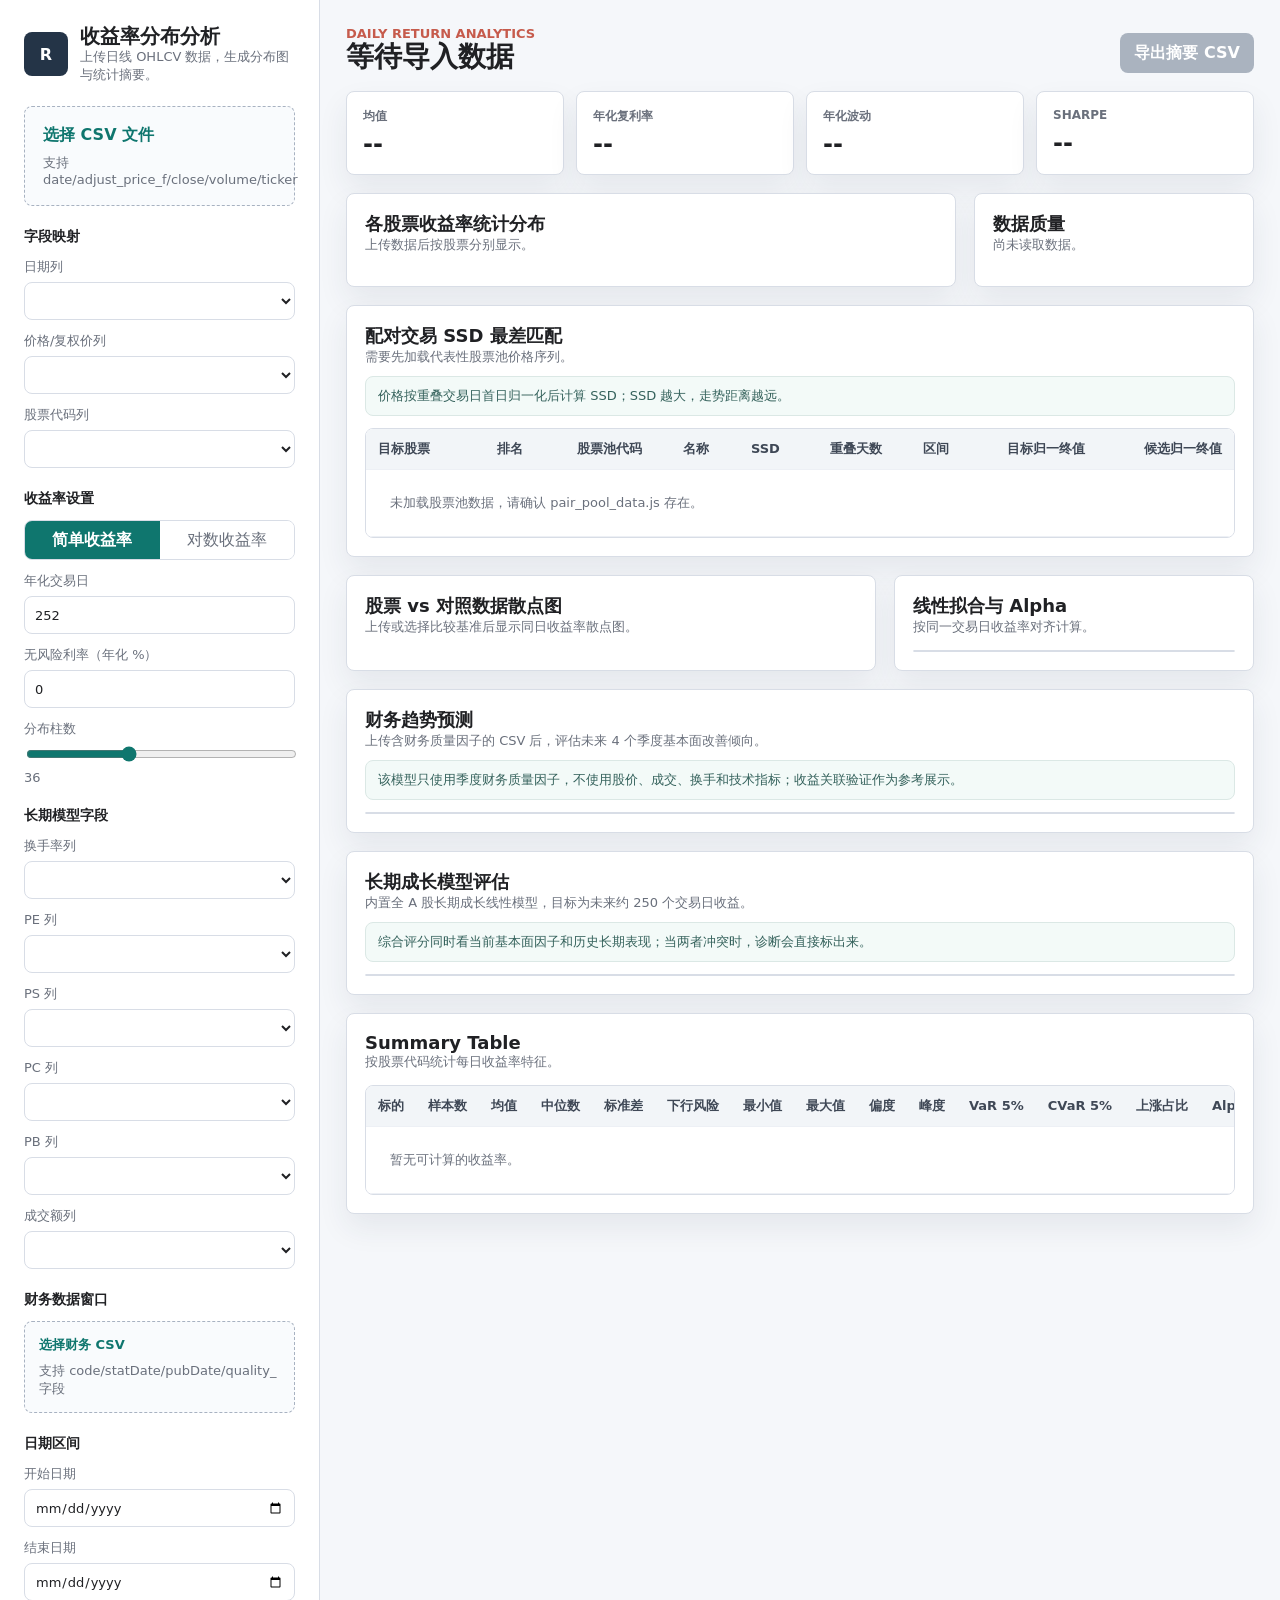
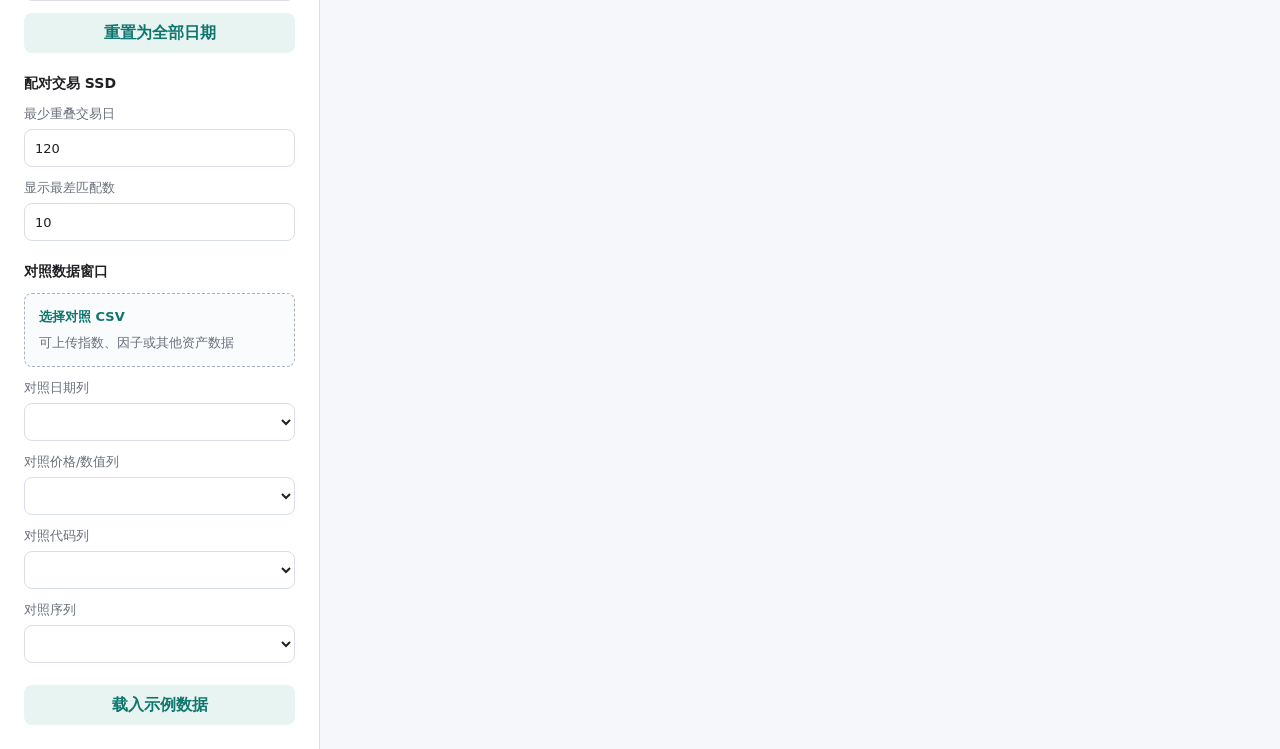
==== 量化交易/data analysis/index.html @ e41ea258 "添加 data analysis 重要内容" ====
<!doctype html>
<html lang="zh-CN">
  <head>
    <meta charset="utf-8" />
    <meta name="viewport" content="width=device-width, initial-scale=1" />
    <title>日线收益率分布分析平台</title>
    <link rel="stylesheet" href="styles.css" />
  </head>
  <body>
    <main class="app-shell">
      <section class="workspace">
        <aside class="sidebar" aria-label="数据设置">
          <div class="brand">
            <div class="brand-mark">R</div>
            <div>
              <h1>收益率分布分析</h1>
              <p>上传日线 OHLCV 数据，生成分布图与统计摘要。</p>
            </div>
          </div>

          <label class="file-drop" for="fileInput">
            <input id="fileInput" type="file" accept=".csv,text/csv" />
            <span class="file-title">选择 CSV 文件</span>
            <span id="fileName" class="file-name">支持 date/adjust_price_f/close/volume/ticker</span>
          </label>

          <div class="control-group">
            <h2>字段映射</h2>
            <label>
              日期列
              <select id="dateCol"></select>
            </label>
            <label>
              价格/复权价列
              <select id="closeCol"></select>
            </label>
            <label>
              股票代码列
              <select id="tickerCol"></select>
            </label>
          </div>

          <div class="control-group">
            <h2>收益率设置</h2>
            <div class="segmented" role="group" aria-label="收益率类型">
              <button id="simpleReturnBtn" class="active" type="button">简单收益率</button>
              <button id="logReturnBtn" type="button">对数收益率</button>
            </div>
            <label>
              年化交易日
              <input id="tradingDays" type="number" min="1" max="365" step="1" value="252" />
            </label>
            <label>
              无风险利率（年化 %）
              <input id="riskFreeRate" type="number" step="0.01" value="0" />
            </label>
            <label>
              分布柱数
              <input id="binCount" type="range" min="10" max="80" step="1" value="36" />
              <span id="binValue">36</span>
            </label>
          </div>

          <div class="control-group">
            <h2>长期模型字段</h2>
            <label>
              换手率列
              <select id="turnoverCol"></select>
            </label>
            <label>
              PE 列
              <select id="peCol"></select>
            </label>
            <label>
              PS 列
              <select id="psCol"></select>
            </label>
            <label>
              PC 列
              <select id="pcCol"></select>
            </label>
            <label>
              PB 列
              <select id="pbCol"></select>
            </label>
            <label>
              成交额列
              <select id="moneyCol"></select>
            </label>
          </div>

          <div class="control-group">
            <h2>财务数据窗口</h2>
            <label class="file-drop compact-drop" for="qualityFileInput">
              <input id="qualityFileInput" type="file" accept=".csv,text/csv" />
              <span class="file-title">选择财务 CSV</span>
              <span id="qualityFileName" class="file-name">支持 code/statDate/pubDate/quality_ 字段</span>
            </label>
          </div>

          <div class="control-group">
            <h2>日期区间</h2>
            <label>
              开始日期
              <input id="startDate" type="date" />
            </label>
            <label>
              结束日期
              <input id="endDate" type="date" />
            </label>
            <button id="resetDateBtn" class="secondary-action" type="button">重置为全部日期</button>
          </div>

          <div class="control-group">
            <h2>配对交易 SSD</h2>
            <label>
              最少重叠交易日
              <input id="pairMinOverlap" type="number" min="20" max="2520" step="10" value="120" />
            </label>
            <label>
              显示最差匹配数
              <input id="pairTopCount" type="number" min="1" max="50" step="1" value="10" />
            </label>
          </div>

          <div class="control-group">
            <h2>对照数据窗口</h2>
            <label class="file-drop compact-drop" for="benchmarkFileInput">
              <input id="benchmarkFileInput" type="file" accept=".csv,text/csv" />
              <span class="file-title">选择对照 CSV</span>
              <span id="benchmarkFileName" class="file-name">可上传指数、因子或其他资产数据</span>
            </label>
            <label>
              对照日期列
              <select id="benchmarkDateCol"></select>
            </label>
            <label>
              对照价格/数值列
              <select id="benchmarkCloseCol"></select>
            </label>
            <label>
              对照代码列
              <select id="benchmarkTickerCol"></select>
            </label>
            <label>
              对照序列
              <select id="benchmarkTicker"></select>
            </label>
          </div>

          <button id="sampleBtn" class="secondary-action" type="button">载入示例数据</button>
        </aside>

        <section class="content" aria-label="分析结果">
          <div class="toolbar">
            <div>
              <p class="eyebrow">Daily Return Analytics</p>
              <h2 id="datasetTitle">等待导入数据</h2>
            </div>
            <div class="toolbar-actions">
              <button id="exportBtn" class="primary-action" type="button" disabled>导出摘要 CSV</button>
            </div>
          </div>

          <section class="metrics-grid" id="metricCards" aria-label="核心指标"></section>

          <section class="analysis-grid">
            <div class="panel chart-panel distribution-panel">
              <div class="panel-header">
                <div>
                  <h3>各股票收益率统计分布</h3>
                  <p id="chartSubtitle">上传数据后按股票分别显示。</p>
                </div>
              </div>
              <div id="distributionCharts" class="distribution-grid"></div>
            </div>

            <div class="panel">
              <div class="panel-header">
                <div>
                  <h3>数据质量</h3>
                  <p id="qualityText">尚未读取数据。</p>
                </div>
              </div>
              <div id="qualityList" class="quality-list"></div>
            </div>
          </section>

          <section class="panel table-panel">
            <div class="panel-header">
              <div>
                <h3>配对交易 SSD 最差匹配</h3>
                <p id="pairSsdSubtitle">上传股票后，按最小距离法找出股票池中匹配程度最差的标的。</p>
              </div>
            </div>
            <div class="model-note">
              价格按重叠交易日首日归一化后计算 SSD；SSD 越大，走势距离越远。
            </div>
            <div class="table-wrap compact-table">
              <table>
                <thead id="pairSsdHead"></thead>
                <tbody id="pairSsdBody"></tbody>
              </table>
            </div>
          </section>

          <section class="analysis-grid benchmark-section">
            <div class="panel chart-panel distribution-panel">
              <div class="panel-header">
                <div>
                  <h3>股票 vs 对照数据散点图</h3>
                  <p id="benchmarkSubtitle">上传或选择比较基准后显示同日收益率散点图。</p>
                </div>
              </div>
              <div id="benchmarkCharts" class="distribution-grid"></div>
            </div>

            <div class="panel table-panel">
              <div class="panel-header">
                <div>
                  <h3>线性拟合与 Alpha</h3>
                  <p>按同一交易日收益率对齐计算。</p>
                </div>
              </div>
              <div class="table-wrap compact-table">
                <table>
                  <thead id="benchmarkHead"></thead>
                  <tbody id="benchmarkBody"></tbody>
                </table>
              </div>
            </div>
          </section>

          <section class="panel table-panel">
            <div class="panel-header">
              <div>
                <h3>财务趋势预测</h3>
                <p id="qualityTrendSubtitle">上传含财务质量因子的 CSV 后，评估未来 4 个季度基本面改善倾向。</p>
              </div>
            </div>
            <div class="model-note">
              该模型只使用季度财务质量因子，不使用股价、成交、换手和技术指标；收益关联验证作为参考展示。
            </div>
            <div class="table-wrap compact-table">
              <table>
                <thead id="qualityTrendHead"></thead>
                <tbody id="qualityTrendBody"></tbody>
              </table>
            </div>
          </section>

          <section class="panel table-panel">
            <div class="panel-header">
              <div>
                <h3>长期成长模型评估</h3>
                <p id="longTermSubtitle">内置全 A 股长期成长线性模型，目标为未来约 250 个交易日收益。</p>
              </div>
            </div>
            <div class="model-note">
              综合评分同时看当前基本面因子和历史长期表现；当两者冲突时，诊断会直接标出来。
            </div>
            <div class="table-wrap compact-table">
              <table>
                <thead id="longTermHead"></thead>
                <tbody id="longTermBody"></tbody>
              </table>
            </div>
          </section>

          <section class="panel table-panel">
            <div class="panel-header">
              <div>
                <h3>Summary Table</h3>
                <p>按股票代码统计每日收益率特征。</p>
              </div>
            </div>
            <div class="table-wrap">
              <table>
                <thead id="summaryHead"></thead>
                <tbody id="summaryBody"></tbody>
              </table>
            </div>
          </section>
        </section>
      </section>
    </main>

    <script src="quality_model_artifact.js?v=5"></script>
    <script src="shanghai_index_data.js?v=1"></script>
    <script src="pair_pool_data.js?v=1"></script>
    <script src="app.js?v=7"></script>
  </body>
</html>
---- 量化交易/data analysis/styles.css ----
:root {
  color-scheme: light;
  --ink: #202124;
  --muted: #6a707c;
  --line: #d8dde6;
  --panel: #ffffff;
  --surface: #f5f7fa;
  --navy: #243447;
  --teal: #0f766e;
  --coral: #c65b4c;
  --gold: #b78113;
  --blue: #2d6cdf;
  --shadow: 0 14px 30px rgba(36, 52, 71, 0.08);
}

* {
  box-sizing: border-box;
}

body {
  margin: 0;
  min-height: 100vh;
  background: var(--surface);
  color: var(--ink);
  font-family: Inter, ui-sans-serif, system-ui, -apple-system, BlinkMacSystemFont, "Segoe UI", sans-serif;
}

button,
input,
select {
  font: inherit;
}

.app-shell {
  min-height: 100vh;
}

.workspace {
  display: grid;
  grid-template-columns: 320px minmax(0, 1fr);
  min-height: 100vh;
}

.sidebar {
  background: #ffffff;
  border-right: 1px solid var(--line);
  padding: 24px;
  display: flex;
  flex-direction: column;
  gap: 22px;
}

.brand {
  display: grid;
  grid-template-columns: 44px 1fr;
  gap: 12px;
  align-items: center;
}

.brand-mark {
  width: 44px;
  height: 44px;
  display: grid;
  place-items: center;
  background: var(--navy);
  color: #fff;
  border-radius: 8px;
  font-weight: 800;
}

h1,
h2,
h3,
p {
  margin: 0;
}

h1 {
  font-size: 20px;
  line-height: 1.2;
}

.brand p,
.panel-header p,
.toolbar label,
.control-group label,
.file-name,
.eyebrow,
#qualityText {
  color: var(--muted);
  font-size: 13px;
}

.file-drop {
  display: grid;
  gap: 8px;
  padding: 18px;
  border: 1px dashed #a8b2c1;
  border-radius: 8px;
  background: #f9fbfd;
  cursor: pointer;
}

.file-drop input {
  display: none;
}

.file-title {
  color: var(--teal);
  font-weight: 700;
}

.compact-drop {
  padding: 14px;
}

.control-group {
  display: grid;
  gap: 12px;
}

.control-group h2 {
  font-size: 14px;
  color: var(--ink);
}

label {
  display: grid;
  gap: 6px;
}

select,
input[type="number"],
input[type="date"] {
  width: 100%;
  height: 38px;
  border: 1px solid var(--line);
  border-radius: 8px;
  padding: 0 10px;
  background: #fff;
  color: var(--ink);
}

input[type="range"] {
  width: 100%;
  accent-color: var(--teal);
}

.segmented {
  display: grid;
  grid-template-columns: 1fr 1fr;
  border: 1px solid var(--line);
  border-radius: 8px;
  overflow: hidden;
}

.segmented button {
  border: 0;
  background: #fff;
  color: var(--muted);
  min-height: 38px;
  cursor: pointer;
}

.segmented button.active {
  background: var(--teal);
  color: #fff;
  font-weight: 700;
}

.primary-action,
.secondary-action {
  border: 0;
  border-radius: 8px;
  min-height: 40px;
  padding: 0 14px;
  cursor: pointer;
  font-weight: 700;
}

.primary-action {
  background: var(--navy);
  color: #fff;
}

.primary-action:disabled {
  background: #aab3bf;
  cursor: not-allowed;
}

.secondary-action {
  background: #e8f4f2;
  color: var(--teal);
}

.content {
  padding: 26px;
  display: grid;
  align-content: start;
  gap: 18px;
}

.toolbar {
  display: flex;
  justify-content: space-between;
  align-items: end;
  gap: 18px;
}

.toolbar h2 {
  font-size: 28px;
  line-height: 1.15;
}

.toolbar-actions {
  display: flex;
  align-items: end;
  gap: 12px;
}

.toolbar-actions label {
  min-width: 170px;
}

.eyebrow {
  text-transform: uppercase;
  letter-spacing: 0;
  font-weight: 800;
  color: var(--coral);
}

.metrics-grid {
  display: grid;
  grid-template-columns: repeat(4, minmax(150px, 1fr));
  gap: 12px;
}

.metric-card,
.panel {
  background: var(--panel);
  border: 1px solid var(--line);
  border-radius: 8px;
  box-shadow: var(--shadow);
}

.metric-card {
  padding: 16px;
  display: grid;
  gap: 6px;
}

.metric-card span {
  color: var(--muted);
  font-size: 12px;
  font-weight: 700;
  text-transform: uppercase;
  letter-spacing: 0;
}

.metric-card strong {
  font-size: 24px;
  line-height: 1.1;
}

.analysis-grid {
  display: grid;
  grid-template-columns: minmax(0, 2fr) minmax(280px, 0.85fr);
  gap: 18px;
}

.panel {
  padding: 18px;
}

.panel-header {
  display: flex;
  justify-content: space-between;
  align-items: start;
  gap: 14px;
  margin-bottom: 14px;
}

.panel-header h3 {
  font-size: 18px;
}

.chart-panel canvas {
  width: 100%;
  min-height: 330px;
  display: block;
}

.distribution-panel {
  min-width: 0;
}

.distribution-grid {
  display: grid;
  grid-template-columns: repeat(auto-fit, minmax(320px, 1fr));
  gap: 14px;
}

.distribution-card {
  border: 1px solid #edf0f5;
  border-radius: 8px;
  padding: 12px;
  background: #fbfcfd;
}

.distribution-card h4 {
  margin: 0 0 2px;
  font-size: 15px;
}

.distribution-card p {
  margin: 0 0 8px;
  color: var(--muted);
  font-size: 12px;
}

.distribution-card canvas {
  min-height: 260px;
}

.benchmark-section {
  grid-template-columns: minmax(0, 1.45fr) minmax(360px, 0.9fr);
}

.quality-list {
  display: grid;
  gap: 10px;
}

.quality-row {
  display: flex;
  justify-content: space-between;
  gap: 12px;
  padding: 10px 0;
  border-bottom: 1px solid #edf0f5;
}

.quality-row:last-child {
  border-bottom: 0;
}

.quality-row span:first-child {
  color: var(--muted);
}

.quality-row strong {
  text-align: right;
}

.table-panel {
  min-width: 0;
}

.table-wrap {
  overflow: auto;
  border: 1px solid var(--line);
  border-radius: 8px;
}

table {
  width: 100%;
  border-collapse: collapse;
  min-width: 920px;
  background: #fff;
}

.compact-table table {
  min-width: 540px;
}

.model-note {
  margin: -4px 0 12px;
  padding: 10px 12px;
  border: 1px solid #dbe8e5;
  border-radius: 8px;
  background: #f3faf8;
  color: #35625c;
  font-size: 13px;
}

th,
td {
  padding: 11px 12px;
  border-bottom: 1px solid #edf0f5;
  text-align: right;
  white-space: nowrap;
  font-size: 13px;
}

th:first-child,
td:first-child {
  text-align: left;
}

.explain-cell {
  min-width: 360px;
  max-width: 560px;
  white-space: normal;
  line-height: 1.55;
  text-align: left;
}

th {
  background: #f2f5f8;
  color: #3f4856;
  font-weight: 800;
}

tbody tr:hover {
  background: #fbfcfd;
}

.empty-state {
  padding: 24px;
  color: var(--muted);
  text-align: center;
}

@media (max-width: 980px) {
  .workspace {
    grid-template-columns: 1fr;
  }

  .sidebar {
    border-right: 0;
    border-bottom: 1px solid var(--line);
  }

  .toolbar,
  .toolbar-actions {
    align-items: stretch;
    flex-direction: column;
  }

  .metrics-grid,
  .analysis-grid {
    grid-template-columns: 1fr;
  }
}

@media (max-width: 560px) {
  .content,
  .sidebar {
    padding: 18px;
  }

  .toolbar h2 {
    font-size: 23px;
  }

  .metric-card strong {
    font-size: 21px;
  }
}
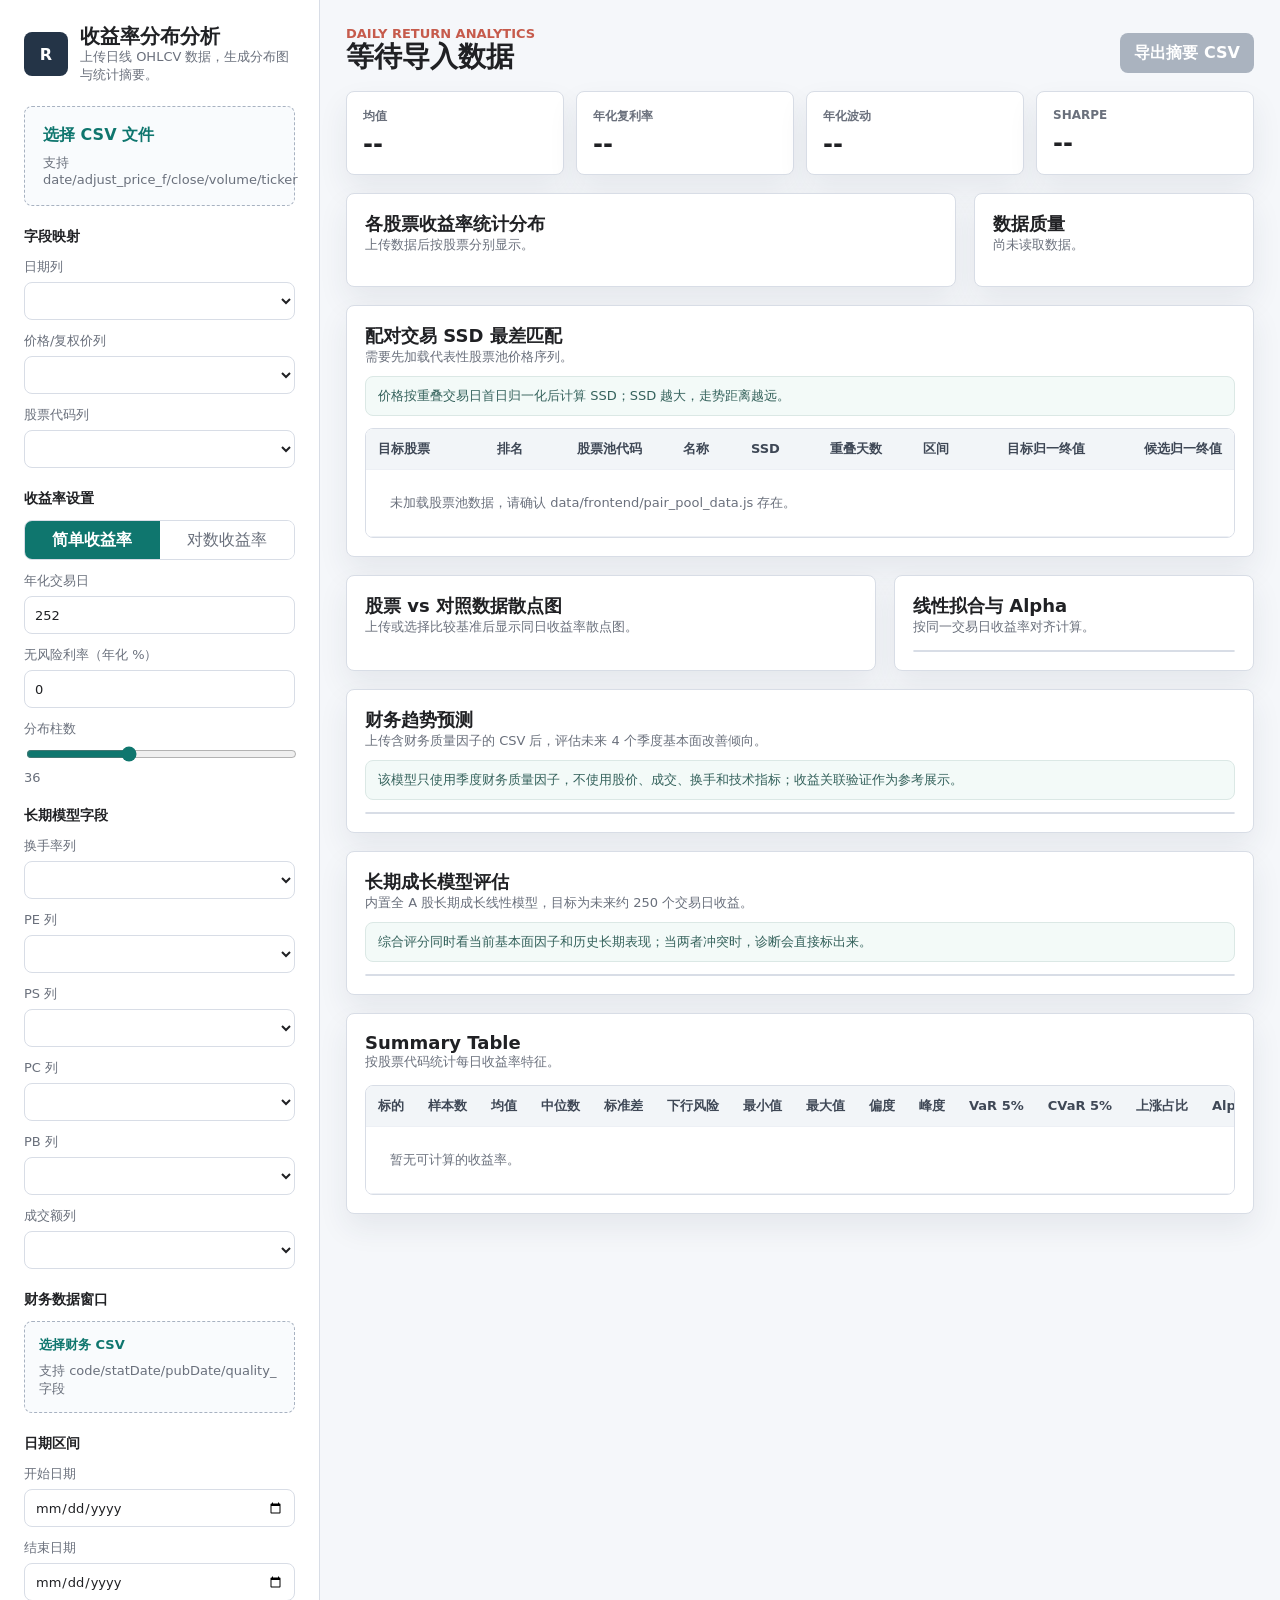
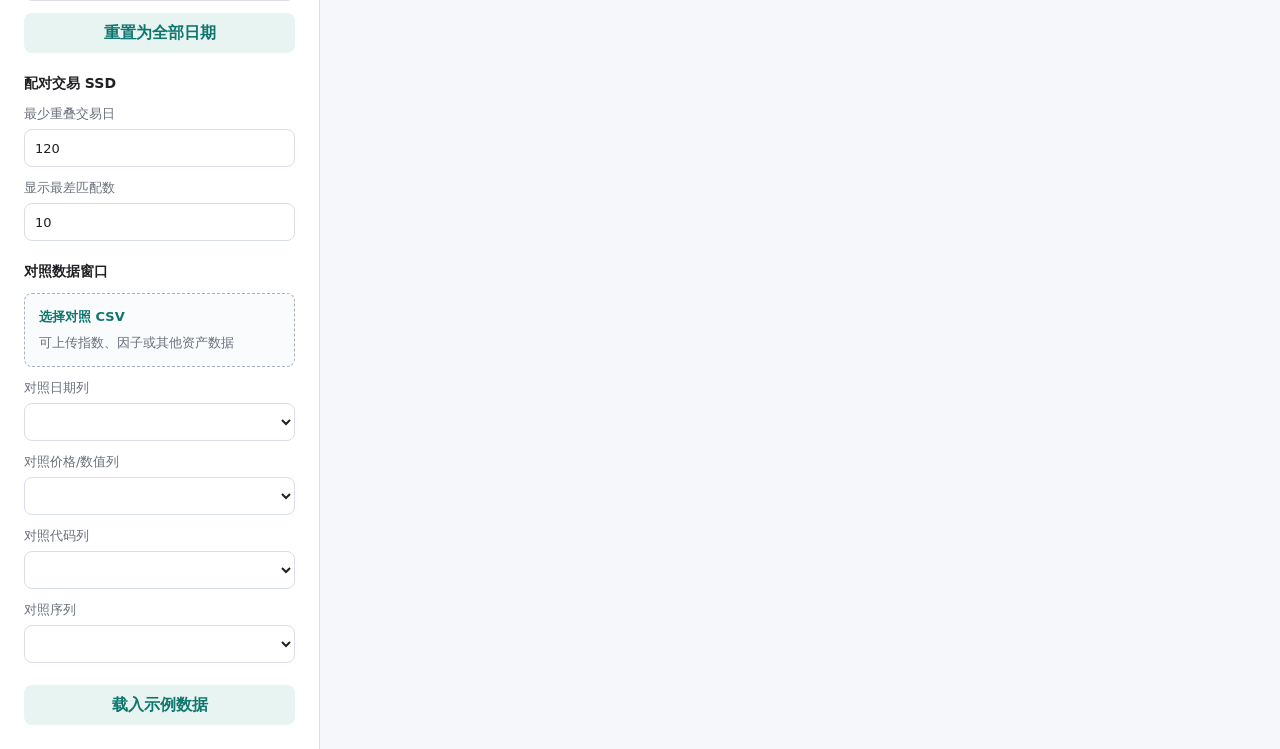
==== commit f860df45: "整理 data analysis 数据目录" ====
--- a/量化交易/data analysis/index.html
+++ b/量化交易/data analysis/index.html
@@ -285,9 +285,9 @@
       </section>
     </main>
 
-    <script src="quality_model_artifact.js?v=5"></script>
-    <script src="shanghai_index_data.js?v=1"></script>
-    <script src="pair_pool_data.js?v=1"></script>
+    <script src="data/frontend/quality_model_artifact.js?v=5"></script>
+    <script src="data/frontend/shanghai_index_data.js?v=1"></script>
+    <script src="data/frontend/pair_pool_data.js?v=1"></script>
     <script src="app.js?v=7"></script>
   </body>
 </html>
